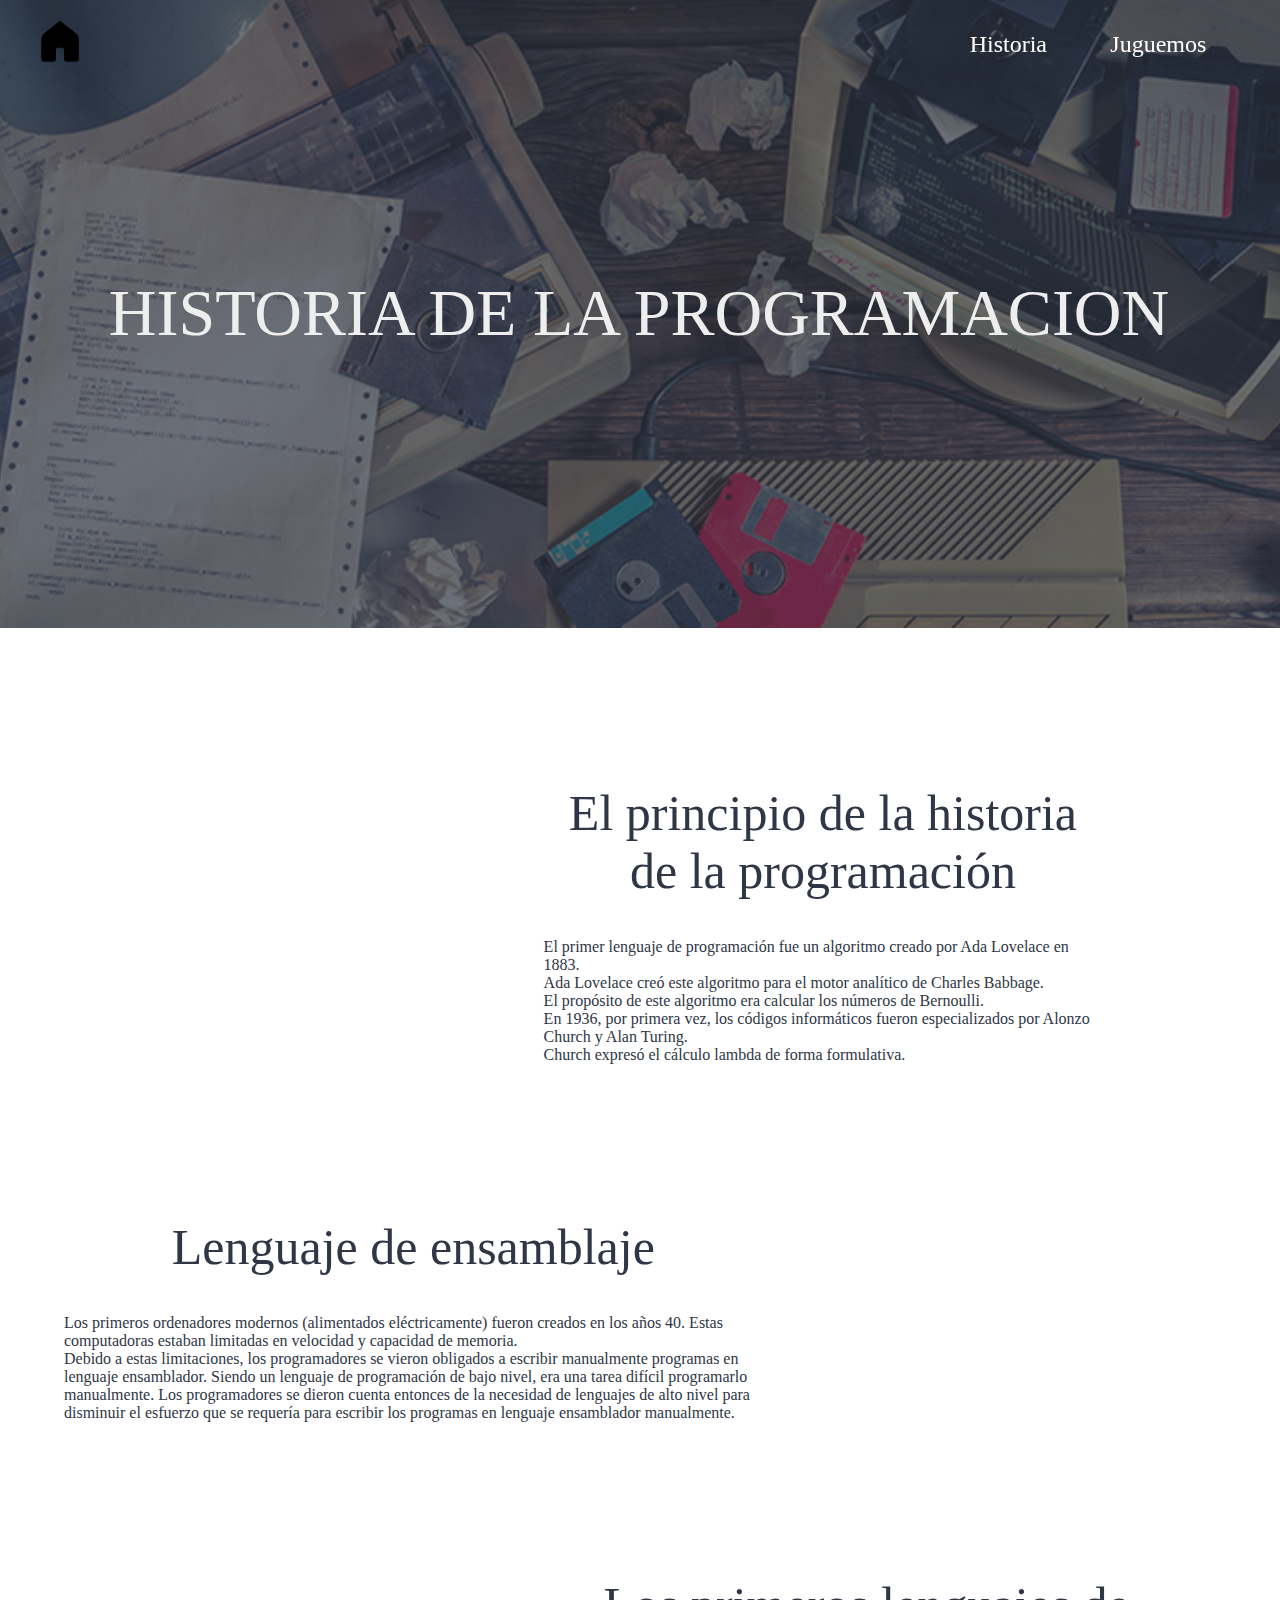
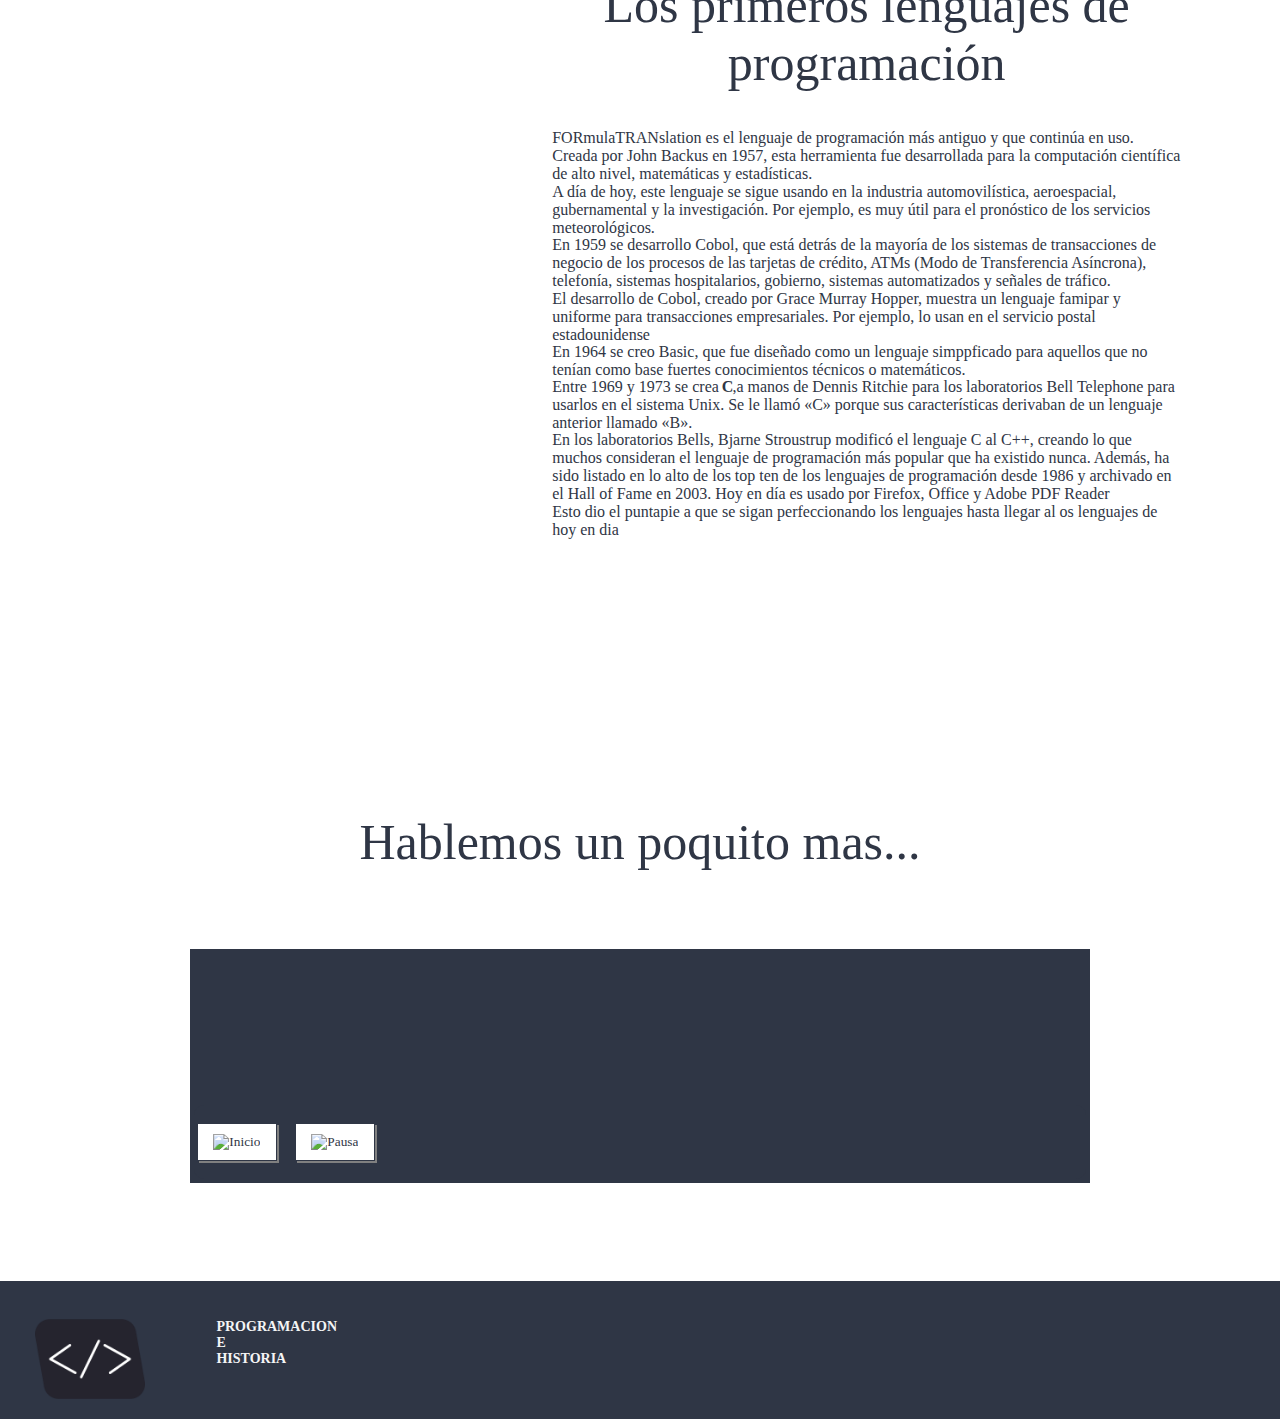
==== historia.html @ 5d5f33e1 "Upload of files for exam" ====
<!DOCTYPE html>
<html lang="en">
<head>
    <meta charset="UTF-8">
    <meta name="viewport" content="width=device-width, initial-scale=1.0">
    <link rel="icon" href="./images/logo.png" >
    <link rel="stylesheet" href="./style.css">
    <title>Historia Proyecto Final JRODEIRO</title>
</head>
<body onscroll="navChange()">
    <nav>
        <a href='/'>
            <img src="./images/home.png" alt="home" style="height:50px;"></img>
        </a>
        <ul class="menu">
            <li class="item-menu"><a class='item-link' href='/historia.html'>Historia</a></li>
            <li class="item-menu"><a class='item-link' href='/poneraprueba.html'>Juguemos</a></li>
        </ul>
    </nav>
    <header id="header-2">
        <h1 class="titulo-blanco fondo-azul"> HISTORIA DE LA PROGRAMACION</h1> 
        
    </header>
   
    <main class="cont-historia">
        <div class="card-hist">

            <img src="../images/1-800x534.jpg" alt="">
            <div class="card-text-section">
            <h2 class="card-title">El principio de la historia de la programación</h2>             
            <p class="text-hist">
                El primer lenguaje de programación fue un algoritmo creado por Ada Lovelace en 1883.<br>
                Ada Lovelace creó este algoritmo para el motor analítico de Charles Babbage.
                <br>
                El propósito de este algoritmo era calcular los números de Bernoulli.
                <br>
                En 1936, por primera vez, los códigos informáticos fueron especializados por Alonzo Church y Alan Turing.
                <br>
                Church expresó el cálculo lambda de forma formulativa.
                        </p>
            </div>
            
        </div>           
       
         <div class="card-hist white">

            <div class="card-text-section">
                <h2  class="dark card-title">Lenguaje de ensamblaje</h2>
               <p class="text-hist ">Los primeros ordenadores modernos (alimentados eléctricamente) fueron creados en los años 40.

                Estas computadoras estaban limitadas en velocidad y capacidad de memoria.
                
                <br>Debido a estas limitaciones, los programadores se vieron obligados a escribir manualmente programas en lenguaje ensamblador.
                
                Siendo un lenguaje de programación de bajo nivel, era una tarea difícil programarlo manualmente.
                
                Los programadores se dieron cuenta entonces de la necesidad de lenguajes de alto nivel para disminuir el esfuerzo que se requería para escribir los programas en lenguaje ensamblador manualmente.
                
                </p>  
            </div>
            <img src="./images/nerdpol-ken-den.webp" alt="">

         </div>   
       
         <div class="card-hist">
             <img src="./images/img-historia.jpg" alt="">
            <div class="card-text-section">
                <h2  class="card-title">Los primeros lenguajes de programación</h2>

                  <div style="width: 90%;">
                <p style="color: #2F3645;">
                    FORmulaTRANslation es el lenguaje de programación más antiguo y que continúa en uso. Creada por John Backus en 1957, esta herramienta fue desarrollada para la computación científica de alto nivel, matemáticas y estadísticas.<br>
                        A día de hoy, este lenguaje se sigue usando en la industria automovilística, aeroespacial, gubernamental y la investigación. Por ejemplo, es muy útil para el pronóstico de los servicios meteorológicos.
                </p>
                <p style="color: #2F3645;">
                    En 1959 se desarrollo Cobol, que está detrás de la mayoría de los sistemas de transacciones de negocio de los procesos de las tarjetas de crédito, ATMs (Modo de Transferencia Asíncrona), telefonía, sistemas hospitalarios, gobierno, sistemas automatizados y señales de tráfico.<br>
                        El desarrollo de Cobol, creado por Grace Murray Hopper, muestra un lenguaje famipar y uniforme para transacciones empresariales. Por ejemplo, lo usan en el servicio postal estadounidense
                </p>
                <p style="color: #2F3645;">
                    En 1964 se creo Basic, que fue diseñado como un lenguaje simppficado para aquellos que no tenían como base fuertes conocimientos técnicos o matemáticos. 
                </p>
                <p style="color: #2F3645;">
                    Entre 1969 y 1973 se crea <strong>C</strong>,a manos de Dennis Ritchie para los laboratorios Bell Telephone para usarlos en el sistema Unix. Se le llamó «C» porque sus características derivaban de un lenguaje anterior llamado «B».
                </p>
                <p style="color: #2F3645;">
                    En los laboratorios Bells, Bjarne Stroustrup modificó el lenguaje C al C++, creando lo que muchos consideran el lenguaje de programación más popular que ha existido nunca. Además, ha sido listado en lo alto de los top ten de los lenguajes de programación desde 1986 y archivado en el Hall of Fame en 2003. Hoy en día es usado por Firefox, Office y Adobe PDF Reader
                    <br> Esto dio el puntapie a que se sigan perfeccionando los lenguajes hasta llegar al os lenguajes de hoy en dia
                </p>
            </div>    
            </div>
         </div>   

   </main>
   <article class="contenedorVideo">
       <h2>Hablemos un poquito mas...
       </h2>
       <section class="container">
            <video width="100%" poster="./images/img-video.jpg">
                <source src="./video/historia-Comp.mp4" type="video/mp4"/>      
                <source src="./video/historia-Comp.ogv" type="video/ogv"/>

            </video>
            <div class="barra">
                <div class="botonera">
                    <button  id="play" class="botonesVideo"><img src="./images/play.svg" alt="Inicio"></button>
                    <button id="pause" class="botonesVideo"><img src="./images/pausa.svg" alt="Pausa"></button>                
                </div>

                <p id="showTime"></p>
            </div>
        </section>
   </article>

   <footer>
        <div class="footer-left">
            <img class="logo" src="./images/logo.png" alt="logo ">
            <h3 class="titulo-blanco titulo-foot">PROGRAMACION <br> E <br> HISTORIA </h3>
        </div>
    </footer>
    <script src="./script.js"></script>
</body>
</html>
---- style.css ----
@import url('https://fonts.googleapis.com/css2?family=Raleway:ital,wght@0,100..900;1,100..900&display=swap');

:root{
    --colorLight:#FFFFFF;
    --colorDark:#2F3645;
    --colorDarkTransparent:#2f3645b3;
    --colorDarkTransparent2:#767a81de;
}
*{
    font-family: "Roboto";
    margin: -1px;
    padding: 0px;
    box-sizing: border-box;
    border: 0px;
}

p{
    color: var(--colorLight);
}
nav{
    z-index: 4;
    position: fixed;
    top: 0;
    display: flex;
    justify-content: space-between;
    align-items: center;
    width: 100%;
    padding: 20px 40px;
}
.fondoNav{
    background-color: var(--colorLight);

}
.fondoNav>ul>li>a{
    color: #2F3645;
}
.tema{
    display: none;
}
.tema-block{
    display: block;
}
.menu{
 display: flex;
 width: 300px;
 justify-content: space-around;
}
main{
    padding: 100px 20px;
}
.item-menu{
 list-style-type: none;
 
}
.item-link{
    text-decoration: none;
    font-size: 1.5em;
    font-weight: 500;
    color: #FFFFFF;
}
.botonesVideo{
    box-shadow: 2px 2px grey;
    padding: 10px 15px;
    text-decoration: none;
    background-color: var(--colorLight);
    color:#2F3645;
    font-weight: 300;
    border: 1px solid #2F3645;
    
}
.item-menu:hover{
    transform: translate(3px, 2px);
}

.flexItem{
 display: block;
}
.mon1{
    animation: part_1 ease-in 5s  ;
    animation-iteration-count:1 ;
    }
    
.mon2{
animation: part_2 ease-in 5s  ;
animation-iteration-count:1 ;
}
line.cod{
    animation-name: showCode;
    animation-delay: 2s;
    animation-duration: 2s;
    animation-fill-mode: forwards;
}
header{
 background: url(./images/fondo.jpg);
 background-size: cover;
 height: 100vh;
 width: 100%;
 display: flex;
 flex-direction: column;
 align-items: center;
 justify-content: center;
}

#header-2{
    background-image: url(./images/historia-programacion.jpg);
    position: relative;
    height: 70vh;
}
#header-3{
    background-image: url(./images/img2.jpg);
    position: relative;
    height: 70vh;
}
.fondo-azul{
    background: rgba(47, 54, 69,0.7);
    width: 100%;
    display: flex;
    align-items: center;
    height: 100%;
    justify-content: center;
}
.espacio-titulo{
    padding: 80px 10px;
}
h1{
    font-weight: 400;
    font-size: calc(3em + 18px); 
    color: #eeeeee;
}
h2{
    font-size:calc(2em + 18px) ; 
    font-weight: 500;
    text-align: center;
    color: #2F3645;
}
.titulo{
 text-align: center;
 font-weight: 600;
}

.cont-padre{
    margin: 100px 0px;
 width: 100%;
 display: flex;
 justify-content: space-evenly;
 gap: 20px;
}

.card{
 width: 450px;
 height: 500px;
 gap: 40px;
 background-color: var(--colorLight);
 display: flex;
 flex-direction: column;
 justify-content: space-between;
 align-items: center;
}

.desc-card{
width: 90%;
text-align: center;
height: 30px;
color:#181D31;
}

.img-card{
 width: 100%;
 margin: 0px;

}

.boton-ver{
    padding: 10px ;
   background-color: #2F3645;
   text-align: center;
   text-transform: uppercase;
    text-decoration: none;
    width: 80%;
    margin-bottom: 20px;
}

.boton-ver:active{
    box-shadow: 0px 0px darkgray;
    transform: translate(3px, 2px);
}

.logo{
    height: 80px;
}
footer{
    background: #2F3645;
    display: flex;
    justify-content: space-between;
    align-items: center;
    padding: 40px;
    color: #f5f5f5;
    vertical-align: middle;
}

.footer-left{
 display: flex;
 justify-content: space-between;
 width:300px;
 height: 60px;
 
}

.titulo-foot{
    font-size: 14px;
}

.cont-historia{
    display: flex;
    flex-direction: column;
    justify-content: center;
    align-items: center;
    padding-top: 80px;
}
.card-hist{
    display: flex;
    justify-content: space-around;
    align-items: center;
    padding:80px 50px;
    gap: 20px;    
}
.card-text-section{
    display: flex;
    flex-direction: column;
    gap: 40px;
    justify-content: space-between;
    align-items: center;
    width: 80%;
}
.card-hist>img{
    width: 50%;
}
.text-hist{
    color: #2F3645;
}

.contenedorVideo{
    display: flex;
    flex-direction: column;
    justify-content: center;
    align-items: center;
    padding: 100px 0px;
    gap: 80px;

}
.barra{
    background-color: #2F3645;
    border-radius: 10px;
    padding: 20px 5px;
    display: flex;
    justify-content: space-between;
    align-items: center;
}
.botonera{
    display: flex;
    gap: 20px;
}
.container{
    padding: 5px;
    background-color: #2F3645;
    width: 70%;
}

#play,#pause{
   width: 80px;
}


.botonesVideo:active{
    box-shadow: 0px 0px darkgray;
    transform: translate(3px, 2px);
}
#showTime{
    padding-right: 10px;
    font-family: Arial, Helvetica, sans-serif;
    color: white;
}
.card-prod{
 width: 250px;
 height: 480px;
}
.titulo-prod{
 font-size: 20px;
}

.img-prod{
 height: 221px;
}

.juego{
    display: flex;
    flex-direction: column;
    align-items: center;
}
.cajas{
    display: flex;
    flex-direction: row;
}
.caja{
    width: 275px;
    height: 400px;
    display: flex;
    border: 2px solid black;
    background-color: grey;
    text-align: center;
    justify-content: center;
    align-items: center;
}
.caja:hover{
    background-color: #1d1d1d;
    
}
.caja:hover>p{
    color: var(--colorLight);
}
#cajaimagenes{
    display: flex;
    flex-direction: row;
    gap: 10px;
    margin: 40px;
}
#imagen1,#imagen2,#imagen3{
    width: 275px;
    height: 400px;
}
.reinicio{
    display: flex;
    margin: auto;
    padding: 10px 100px;
    border: none;
    border-radius: 0px;
    background-color: #2F3645;
    color: var(--colorLight);
    text-transform: uppercase;
    font-weight: 300;
}
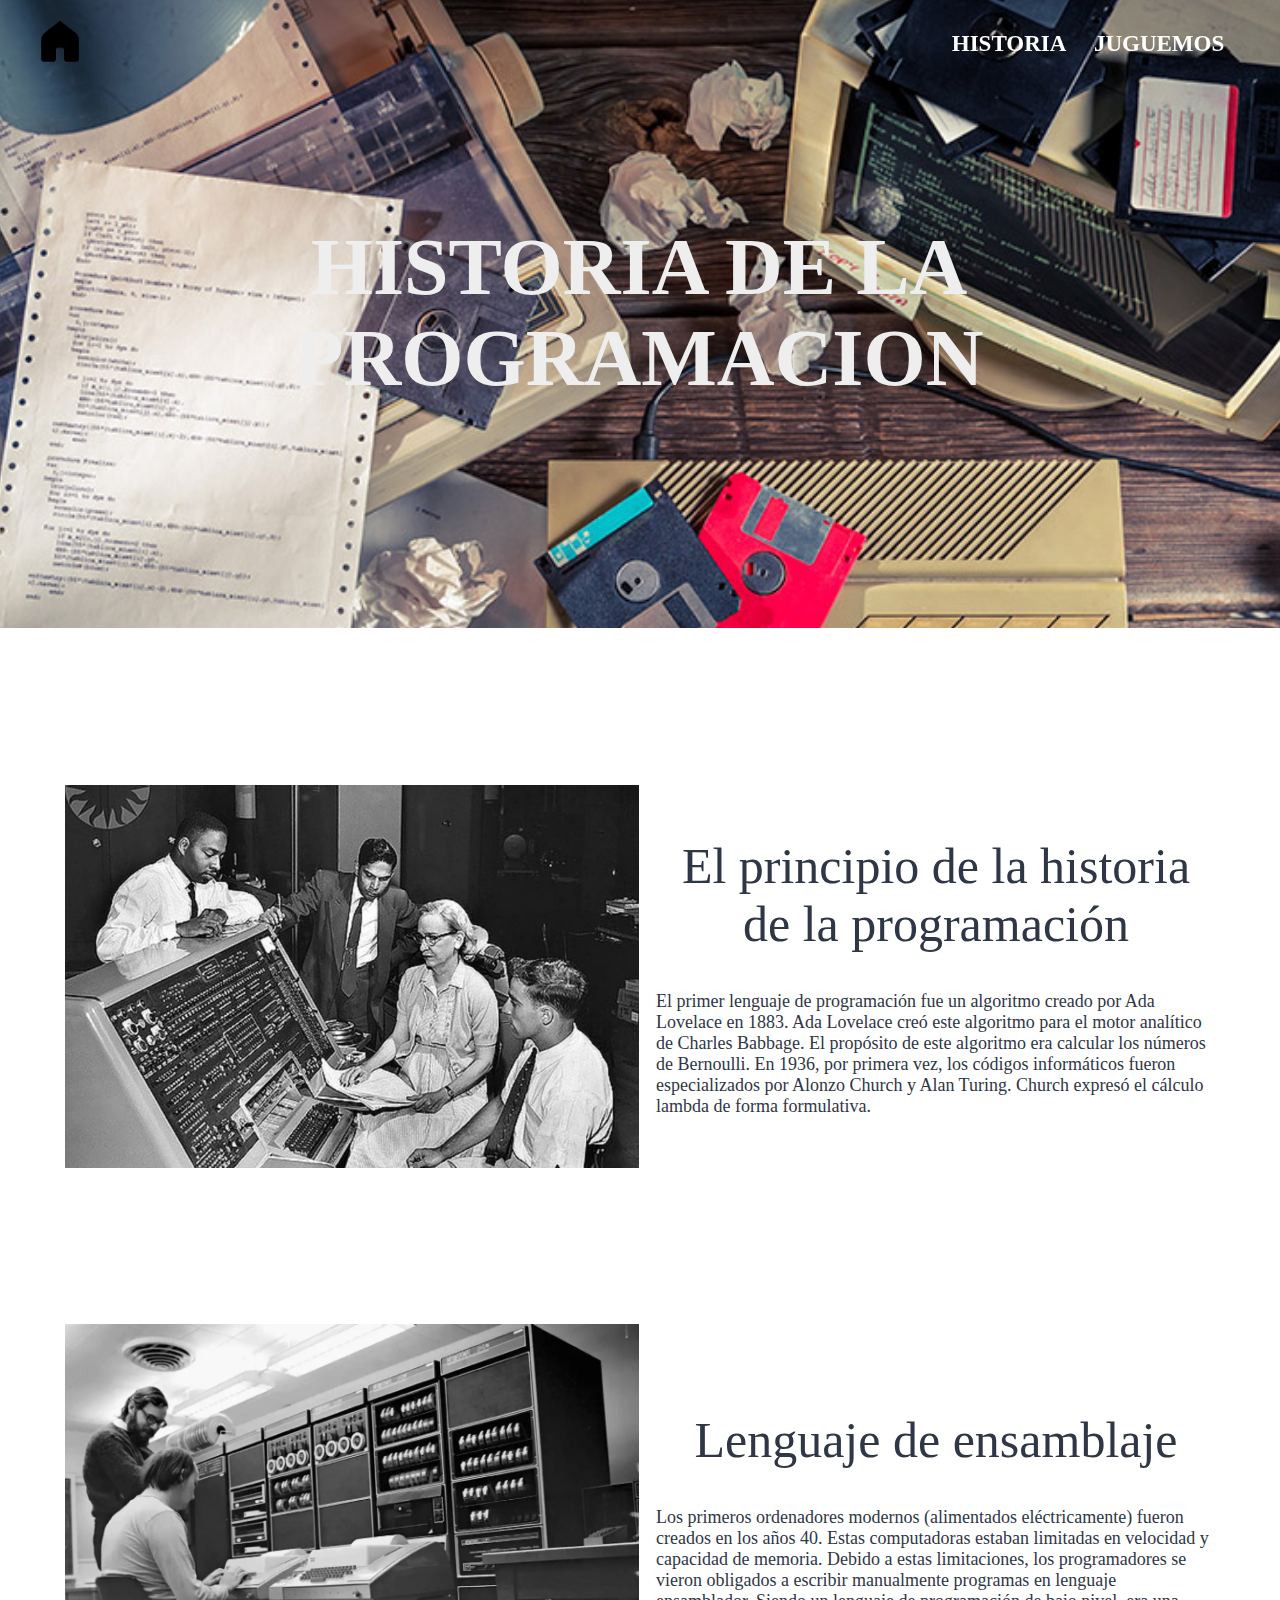
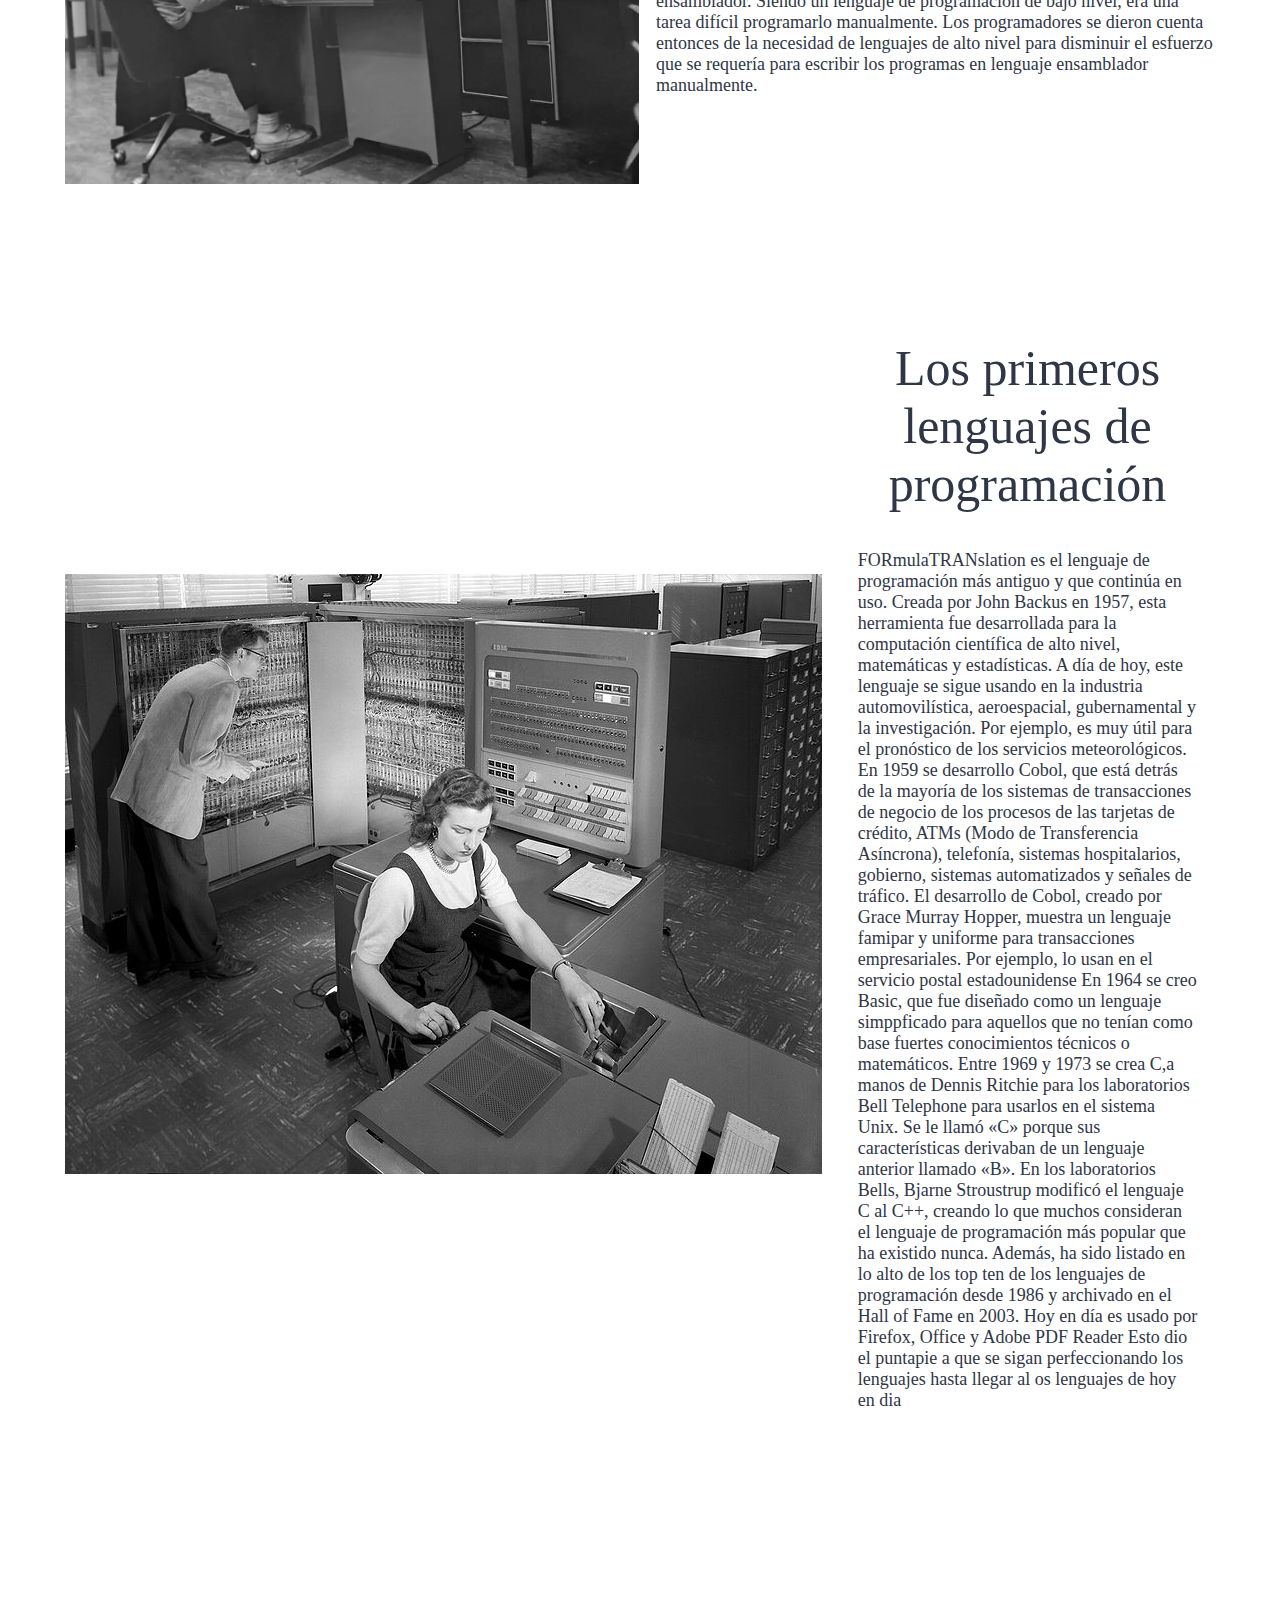
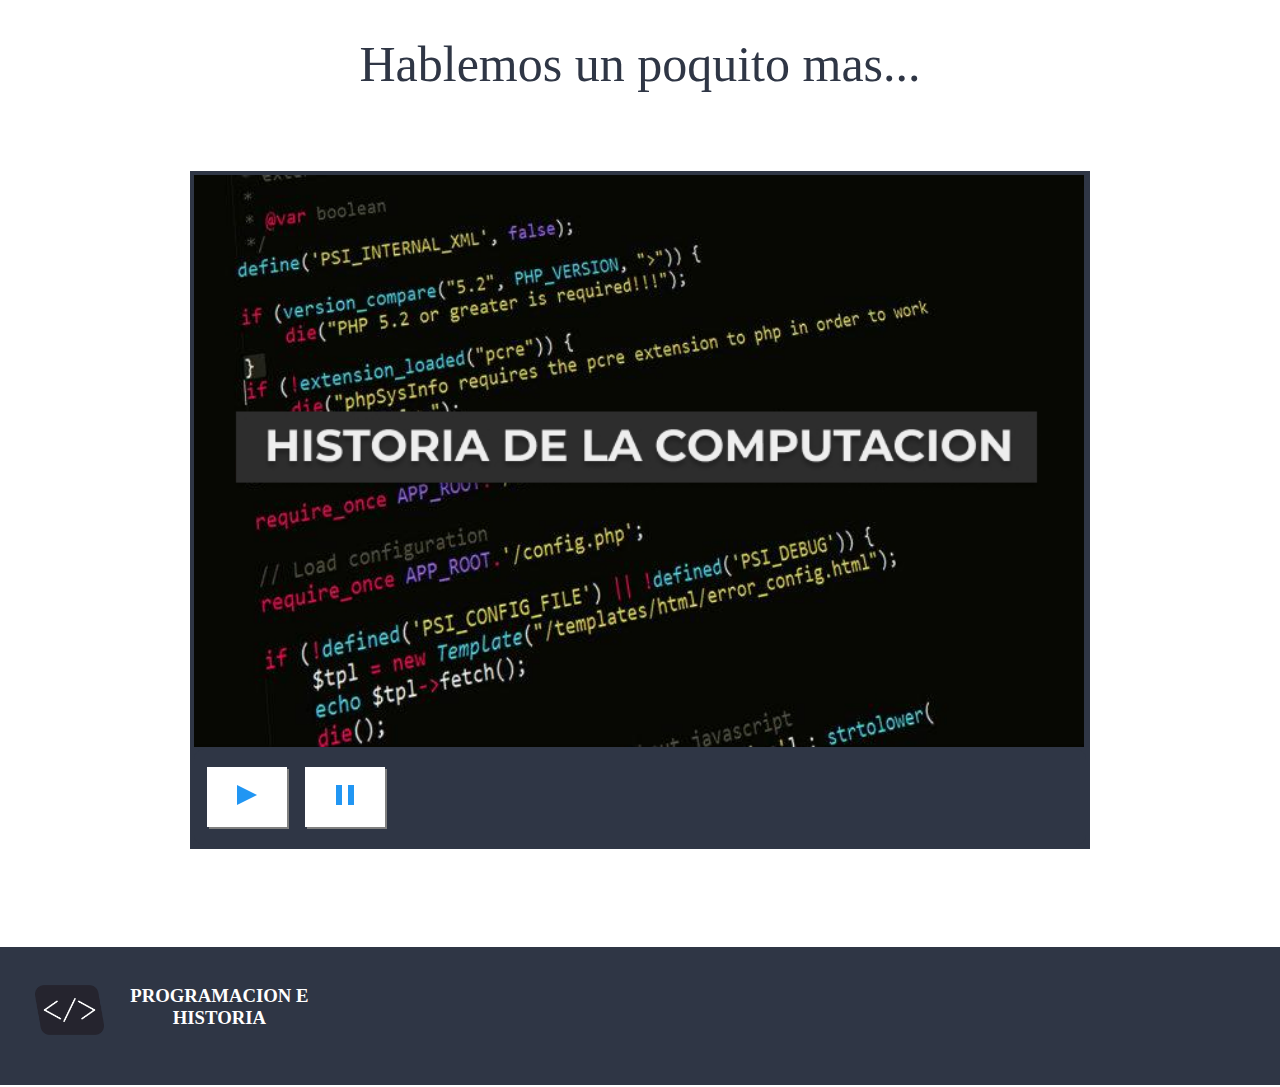
==== commit a459214d: "cambios sobre la pagina" ====
--- a/historia.html
+++ b/historia.html
@@ -3,120 +3,96 @@
 <head>
     <meta charset="UTF-8">
     <meta name="viewport" content="width=device-width, initial-scale=1.0">
-    <link rel="icon" href="./images/logo.png" >
+    <link rel="icon" href="./images/logo.png">
     <link rel="stylesheet" href="./style.css">
     <title>Historia Proyecto Final JRODEIRO</title>
 </head>
-<body onscroll="navChange()">
+<body onscroll="cambiarFondoNav()">
     <nav>
         <a href='/'>
             <img src="./images/home.png" alt="home" style="height:50px;"></img>
         </a>
         <ul class="menu">
-            <li class="item-menu"><a class='item-link' href='/historia.html'>Historia</a></li>
-            <li class="item-menu"><a class='item-link' href='/poneraprueba.html'>Juguemos</a></li>
+            <li class="item-menu"><a class='item-link' href='/historia.html'>HISTORIA</a></li>
+            <li class="item-menu"><a class='item-link' href='/juguemos.html'>JUGUEMOS</a></li>
         </ul>
     </nav>
-    <header id="header-2">
-        <h1 class="titulo-blanco fondo-azul"> HISTORIA DE LA PROGRAMACION</h1> 
-        
+    <header class="header" style="background-image: url(./images/historia-programacion.jpg);">
+        <h1 class="titulo"> HISTORIA DE LA PROGRAMACION</h1>  
     </header>
    
     <main class="cont-historia">
-        <div class="card-hist">
-
-            <img src="../images/1-800x534.jpg" alt="">
-            <div class="card-text-section">
+        <div class="card-historia">
+            <img src="./images/computer1.jpg" alt="Primera computadora" style="width:50%;">
+            <div class="card-texto-section">
             <h2 class="card-title">El principio de la historia de la programación</h2>             
-            <p class="text-hist">
-                El primer lenguaje de programación fue un algoritmo creado por Ada Lovelace en 1883.<br>
+            <p class="texto-historia">
+                El primer lenguaje de programación fue un algoritmo creado por Ada Lovelace en 1883.
                 Ada Lovelace creó este algoritmo para el motor analítico de Charles Babbage.
-                <br>
                 El propósito de este algoritmo era calcular los números de Bernoulli.
-                <br>
                 En 1936, por primera vez, los códigos informáticos fueron especializados por Alonzo Church y Alan Turing.
-                <br>
                 Church expresó el cálculo lambda de forma formulativa.
-                        </p>
+            </p>
+        </div>
+            
+        </div>
+         <div class="card-historia">
+            <img src="./images/primerordenador.webp" alt="Primer Ordenador" style="width:50%;">
+            <div class="card-texto-section">
+                <h2 class="dark card-title">Lenguaje de ensamblaje</h2>
+                <p class="texto-historia">
+                    Los primeros ordenadores modernos (alimentados eléctricamente) fueron creados en los años 40.
+                    Estas computadoras estaban limitadas en velocidad y capacidad de memoria.
+                    Debido a estas limitaciones, los programadores se vieron obligados a escribir manualmente programas en lenguaje ensamblador.
+                    Siendo un lenguaje de programación de bajo nivel, era una tarea difícil programarlo manualmente.
+                    Los programadores se dieron cuenta entonces de la necesidad de lenguajes de alto nivel para disminuir el esfuerzo que se requería para escribir los programas en lenguaje ensamblador manualmente.
+                </p>  
             </div>
             
-        </div>           
-       
-         <div class="card-hist white">
-
-            <div class="card-text-section">
-                <h2  class="dark card-title">Lenguaje de ensamblaje</h2>
-               <p class="text-hist ">Los primeros ordenadores modernos (alimentados eléctricamente) fueron creados en los años 40.
-
-                Estas computadoras estaban limitadas en velocidad y capacidad de memoria.
-                
-                <br>Debido a estas limitaciones, los programadores se vieron obligados a escribir manualmente programas en lenguaje ensamblador.
-                
-                Siendo un lenguaje de programación de bajo nivel, era una tarea difícil programarlo manualmente.
-                
-                Los programadores se dieron cuenta entonces de la necesidad de lenguajes de alto nivel para disminuir el esfuerzo que se requería para escribir los programas en lenguaje ensamblador manualmente.
-                
-                </p>  
+         </div>   
+         <div class="card-historia">
+             <img src="./images/lenguajesprogramacion.jpg" alt="Primeras computadoras" style="height: 50%;">
+            <div class="card-texto-section">
+                <h2 class="card-title">Los primeros lenguajes de programación</h2>
+                  <div style="width: 90%;">
+                <p class="texto-historia">
+                    FORmulaTRANslation es el lenguaje de programación más antiguo y que continúa en uso. Creada por John Backus en 1957, esta herramienta fue desarrollada para la computación científica de alto nivel, matemáticas y estadísticas.
+                    A día de hoy, este lenguaje se sigue usando en la industria automovilística, aeroespacial, gubernamental y la investigación. Por ejemplo, es muy útil para el pronóstico de los servicios meteorológicos.
+                    En 1959 se desarrollo Cobol, que está detrás de la mayoría de los sistemas de transacciones de negocio de los procesos de las tarjetas de crédito, ATMs (Modo de Transferencia Asíncrona), telefonía, sistemas hospitalarios, gobierno, sistemas automatizados y señales de tráfico.
+                    El desarrollo de Cobol, creado por Grace Murray Hopper, muestra un lenguaje famipar y uniforme para transacciones empresariales. Por ejemplo, lo usan en el servicio postal estadounidense
+                    En 1964 se creo Basic, que fue diseñado como un lenguaje simppficado para aquellos que no tenían como base fuertes conocimientos técnicos o matemáticos. 
+                    Entre 1969 y 1973 se crea C,a manos de Dennis Ritchie para los laboratorios Bell Telephone para usarlos en el sistema Unix. Se le llamó «C» porque sus características derivaban de un lenguaje anterior llamado «B».
+                    En los laboratorios Bells, Bjarne Stroustrup modificó el lenguaje C al C++, creando lo que muchos consideran el lenguaje de programación más popular que ha existido nunca. Además, ha sido listado en lo alto de los top ten de los lenguajes de programación desde 1986 y archivado en el Hall of Fame en 2003. Hoy en día es usado por Firefox, Office y Adobe PDF Reader
+                    Esto dio el puntapie a que se sigan perfeccionando los lenguajes hasta llegar al os lenguajes de hoy en dia
+                </p>
             </div>
-            <img src="./images/nerdpol-ken-den.webp" alt="">
-
-         </div>   
-       
-         <div class="card-hist">
-             <img src="./images/img-historia.jpg" alt="">
-            <div class="card-text-section">
-                <h2  class="card-title">Los primeros lenguajes de programación</h2>
-
-                  <div style="width: 90%;">
-                <p style="color: #2F3645;">
-                    FORmulaTRANslation es el lenguaje de programación más antiguo y que continúa en uso. Creada por John Backus en 1957, esta herramienta fue desarrollada para la computación científica de alto nivel, matemáticas y estadísticas.<br>
-                        A día de hoy, este lenguaje se sigue usando en la industria automovilística, aeroespacial, gubernamental y la investigación. Por ejemplo, es muy útil para el pronóstico de los servicios meteorológicos.
-                </p>
-                <p style="color: #2F3645;">
-                    En 1959 se desarrollo Cobol, que está detrás de la mayoría de los sistemas de transacciones de negocio de los procesos de las tarjetas de crédito, ATMs (Modo de Transferencia Asíncrona), telefonía, sistemas hospitalarios, gobierno, sistemas automatizados y señales de tráfico.<br>
-                        El desarrollo de Cobol, creado por Grace Murray Hopper, muestra un lenguaje famipar y uniforme para transacciones empresariales. Por ejemplo, lo usan en el servicio postal estadounidense
-                </p>
-                <p style="color: #2F3645;">
-                    En 1964 se creo Basic, que fue diseñado como un lenguaje simppficado para aquellos que no tenían como base fuertes conocimientos técnicos o matemáticos. 
-                </p>
-                <p style="color: #2F3645;">
-                    Entre 1969 y 1973 se crea <strong>C</strong>,a manos de Dennis Ritchie para los laboratorios Bell Telephone para usarlos en el sistema Unix. Se le llamó «C» porque sus características derivaban de un lenguaje anterior llamado «B».
-                </p>
-                <p style="color: #2F3645;">
-                    En los laboratorios Bells, Bjarne Stroustrup modificó el lenguaje C al C++, creando lo que muchos consideran el lenguaje de programación más popular que ha existido nunca. Además, ha sido listado en lo alto de los top ten de los lenguajes de programación desde 1986 y archivado en el Hall of Fame en 2003. Hoy en día es usado por Firefox, Office y Adobe PDF Reader
-                    <br> Esto dio el puntapie a que se sigan perfeccionando los lenguajes hasta llegar al os lenguajes de hoy en dia
-                </p>
-            </div>    
             </div>
-         </div>   
+         </div>
 
    </main>
-   <article class="contenedorVideo">
+   <article class="tarjetaVideo">
        <h2>Hablemos un poquito mas...
        </h2>
-       <section class="container">
-            <video width="100%" poster="./images/img-video.jpg">
-                <source src="./video/historia-Comp.mp4" type="video/mp4"/>      
-                <source src="./video/historia-Comp.ogv" type="video/ogv"/>
-
+       <section class="tarjetaVideo2">
+            <video width="100%" poster="./images/postervideo.jpg">
+                <source src="./video/historiadelacomputacion.mp4" type="video/mp4" alt="Video de la computacion">
             </video>
             <div class="barra">
-                <div class="botonera">
-                    <button  id="play" class="botonesVideo"><img src="./images/play.svg" alt="Inicio"></button>
-                    <button id="pause" class="botonesVideo"><img src="./images/pausa.svg" alt="Pausa"></button>                
+                <div class="botonesPP">
+                    <button id="play" class="botonesVideo"><img src="./images/play.png" alt="Play"></button>
+                    <button id="pause" class="botonesVideo"><img src="./images/pause.png" alt="Pause"></button>                
                 </div>
-
-                <p id="showTime"></p>
+                <p id="mostrarTiempo"></p>
             </div>
         </section>
    </article>
 
    <footer>
-        <div class="footer-left">
-            <img class="logo" src="./images/logo.png" alt="logo ">
-            <h3 class="titulo-blanco titulo-foot">PROGRAMACION <br> E <br> HISTORIA </h3>
-        </div>
-    </footer>
+    <div class="footerizq">
+    <img class="logo" src="./images/logo.png" alt="logo" style="height: 50px;">
+        <h3 class="titulo">PROGRAMACION E HISTORIA </h3>
+    </div>
+</footer>
     <script src="./script.js"></script>
 </body>
 </html>--- a/style.css
+++ b/style.css
@@ -1,11 +1,3 @@
-@import url('https://fonts.googleapis.com/css2?family=Raleway:ital,wght@0,100..900;1,100..900&display=swap');
-
-:root{
-    --colorLight:#FFFFFF;
-    --colorDark:#2F3645;
-    --colorDarkTransparent:#2f3645b3;
-    --colorDarkTransparent2:#767a81de;
-}
 *{
     font-family: "Roboto";
     margin: -1px;
@@ -15,83 +7,47 @@
 }
 
 p{
-    color: var(--colorLight);
-}
+    color: #FFFFFF;
+}
+
 nav{
     z-index: 4;
+    padding: 20px 40px;
+    top: 0;
+    display: flex;
+    justify-content: space-between;
+    align-items: center;
+    width: 100%;
     position: fixed;
-    top: 0;
-    display: flex;
-    justify-content: space-between;
-    align-items: center;
-    width: 100%;
-    padding: 20px 40px;
-}
+}
+
 .fondoNav{
-    background-color: var(--colorLight);
-
-}
-.fondoNav>ul>li>a{
-    color: #2F3645;
-}
-.tema{
-    display: none;
-}
-.tema-block{
-    display: block;
-}
+    color: white;
+    background-color: rgba(0, 0, 0, 0.185);
+}
+
 .menu{
  display: flex;
  width: 300px;
  justify-content: space-around;
 }
+
 main{
-    padding: 100px 20px;
-}
+    padding: 50px 20px;
+}
+
 .item-menu{
- list-style-type: none;
- 
-}
+    list-style-type: none;
+}
+
 .item-link{
+    font-size: 23px;
+    font-weight: 600;
+    color: white;
     text-decoration: none;
-    font-size: 1.5em;
-    font-weight: 500;
-    color: #FFFFFF;
-}
-.botonesVideo{
-    box-shadow: 2px 2px grey;
-    padding: 10px 15px;
-    text-decoration: none;
-    background-color: var(--colorLight);
-    color:#2F3645;
-    font-weight: 300;
-    border: 1px solid #2F3645;
-    
-}
-.item-menu:hover{
-    transform: translate(3px, 2px);
-}
-
-.flexItem{
- display: block;
-}
-.mon1{
-    animation: part_1 ease-in 5s  ;
-    animation-iteration-count:1 ;
-    }
-    
-.mon2{
-animation: part_2 ease-in 5s  ;
-animation-iteration-count:1 ;
-}
-line.cod{
-    animation-name: showCode;
-    animation-delay: 2s;
-    animation-duration: 2s;
-    animation-fill-mode: forwards;
-}
+}
+
 header{
- background: url(./images/fondo.jpg);
  background-size: cover;
  height: 100vh;
  width: 100%;
@@ -101,104 +57,85 @@
  justify-content: center;
 }
 
-#header-2{
-    background-image: url(./images/historia-programacion.jpg);
+.header{
     position: relative;
     height: 70vh;
 }
-#header-3{
-    background-image: url(./images/img2.jpg);
-    position: relative;
-    height: 70vh;
-}
-.fondo-azul{
-    background: rgba(47, 54, 69,0.7);
-    width: 100%;
-    display: flex;
-    align-items: center;
-    height: 100%;
-    justify-content: center;
-}
-.espacio-titulo{
-    padding: 80px 10px;
-}
-h1{
-    font-weight: 400;
-    font-size: calc(3em + 18px); 
-    color: #eeeeee;
-}
+
 h2{
     font-size:calc(2em + 18px) ; 
     font-weight: 500;
     text-align: center;
     color: #2F3645;
 }
+
+h1{
+    font-weight: 600;
+    font-size: 80px; 
+    color: #eeeeee;
+}
+
 .titulo{
- text-align: center;
- font-weight: 600;
-}
-
-.cont-padre{
+    text-align: center;
+    font-weight: 600;
+}
+
+.contenido{
     margin: 100px 0px;
- width: 100%;
- display: flex;
- justify-content: space-evenly;
- gap: 20px;
-}
-
-.card{
- width: 450px;
- height: 500px;
- gap: 40px;
- background-color: var(--colorLight);
- display: flex;
- flex-direction: column;
- justify-content: space-between;
- align-items: center;
-}
-
-.desc-card{
-width: 90%;
-text-align: center;
-height: 30px;
-color:#181D31;
-}
-
-.img-card{
- width: 100%;
- margin: 0px;
-
-}
-
-.boton-ver{
-    padding: 10px ;
-   background-color: #2F3645;
-   text-align: center;
-   text-transform: uppercase;
+    gap: 20px;
+    width: 100%;
+    display: flex;
+    justify-content: space-evenly;
+}
+
+.tarjeta{
+    width: 450px;
+    height: 500px;
+    gap: 40px;
+    background-color: #FFFFFF;
+    display: flex;
+    flex-direction: column;
+    justify-content: space-between;
+    align-items: center;
+}
+
+.desc-tarjeta{
+    width: 90%;
+    text-align: center;
+    height: 30px;
+    color:#181D31;
+}
+
+.img-tarjeta{
+    width: 100%;
+    margin: 0px;
+}
+
+.boton-tarjeta{
+    padding: 8px ;
+    background-color: #2F3645;
+    text-align: center;
+    margin-bottom: 20px;
+    text-transform: uppercase;
     text-decoration: none;
     width: 80%;
-    margin-bottom: 20px;
-}
-
-.boton-ver:active{
-    box-shadow: 0px 0px darkgray;
-    transform: translate(3px, 2px);
+    color: white;
 }
 
 .logo{
     height: 80px;
 }
+
 footer{
     background: #2F3645;
     display: flex;
-    justify-content: space-between;
     align-items: center;
     padding: 40px;
-    color: #f5f5f5;
+    color: white;
     vertical-align: middle;
 }
 
-.footer-left{
+.footerizq{
  display: flex;
  justify-content: space-between;
  width:300px;
@@ -206,10 +143,6 @@
  
 }
 
-.titulo-foot{
-    font-size: 14px;
-}
-
 .cont-historia{
     display: flex;
     flex-direction: column;
@@ -217,14 +150,16 @@
     align-items: center;
     padding-top: 80px;
 }
-.card-hist{
+
+.card-historia{
     display: flex;
     justify-content: space-around;
     align-items: center;
     padding:80px 50px;
     gap: 20px;    
 }
-.card-text-section{
+
+.card-texto-section{
     display: flex;
     flex-direction: column;
     gap: 40px;
@@ -232,64 +167,68 @@
     align-items: center;
     width: 80%;
 }
-.card-hist>img{
-    width: 50%;
-}
-.text-hist{
+
+.texto-historia{
     color: #2F3645;
-}
-
-.contenedorVideo{
+    font-size: large;
+}
+
+.tarjetaVideo{
     display: flex;
     flex-direction: column;
     justify-content: center;
     align-items: center;
     padding: 100px 0px;
     gap: 80px;
-
-}
+}
+
+.botonesVideo{
+    box-shadow: 2px 2px grey;
+    padding: 5px 5px;
+    text-decoration: none;
+    background-color: #FFFFFF;
+    color:#2F3645;
+    font-weight: 300;
+    width: 80px;
+}
+
 .barra{
     background-color: #2F3645;
     border-radius: 10px;
-    padding: 20px 5px;
-    display: flex;
-    justify-content: space-between;
-    align-items: center;
-}
-.botonera{
+    padding: 20px 15px;
+    display: flex;
+    justify-content: space-between;
+    align-items: center;
+}
+
+.botonesPP{
     display: flex;
     gap: 20px;
 }
-.container{
+
+.tarjetaVideo2{
     padding: 5px;
     background-color: #2F3645;
     width: 70%;
 }
 
-#play,#pause{
-   width: 80px;
-}
-
-
-.botonesVideo:active{
-    box-shadow: 0px 0px darkgray;
-    transform: translate(3px, 2px);
-}
-#showTime{
-    padding-right: 10px;
-    font-family: Arial, Helvetica, sans-serif;
-    color: white;
-}
+#mostrarTiempo{
+    padding-right: 15px;
+    font-size: x-large;
+    color: white;
+}
+
 .card-prod{
- width: 250px;
- height: 480px;
-}
+    width: 250px;
+    height: 480px;
+}
+
 .titulo-prod{
- font-size: 20px;
+     font-size: 20px;
 }
 
 .img-prod{
- height: 221px;
+    height: 221px;
 }
 
 .juego{
@@ -297,46 +236,44 @@
     flex-direction: column;
     align-items: center;
 }
+
 .cajas{
-    display: flex;
-    flex-direction: row;
-}
+   display: flex;
+   flex-direction: row;
+}
+
 .caja{
-    width: 275px;
+   width: 275px;
+   height: 400px;
+   display: flex;
+   border: 2px solid black;
+   background-color: grey;
+   text-align: center;
+   justify-content: center;
+   align-items: center;
+}
+
+#cajaimagenes{
+   display: flex;
+   flex-direction: row;
+   gap: 10px;
+   margin: 40px;
+}
+
+#imagen1, #imagen2,#imagen3{
+    width: 300px;
     height: 400px;
-    display: flex;
-    border: 2px solid black;
-    background-color: grey;
-    text-align: center;
-    justify-content: center;
-    align-items: center;
-}
-.caja:hover{
-    background-color: #1d1d1d;
-    
-}
-.caja:hover>p{
-    color: var(--colorLight);
-}
-#cajaimagenes{
-    display: flex;
-    flex-direction: row;
-    gap: 10px;
-    margin: 40px;
-}
-#imagen1,#imagen2,#imagen3{
-    width: 275px;
-    height: 400px;
-}
-.reinicio{
+}
+
+.boton-reinicio{
     display: flex;
     margin: auto;
     padding: 10px 100px;
     border: none;
     border-radius: 0px;
     background-color: #2F3645;
-    color: var(--colorLight);
+    color: #FFFFFF;
     text-transform: uppercase;
     font-weight: 300;
-}
-
+    text-align: center;
+}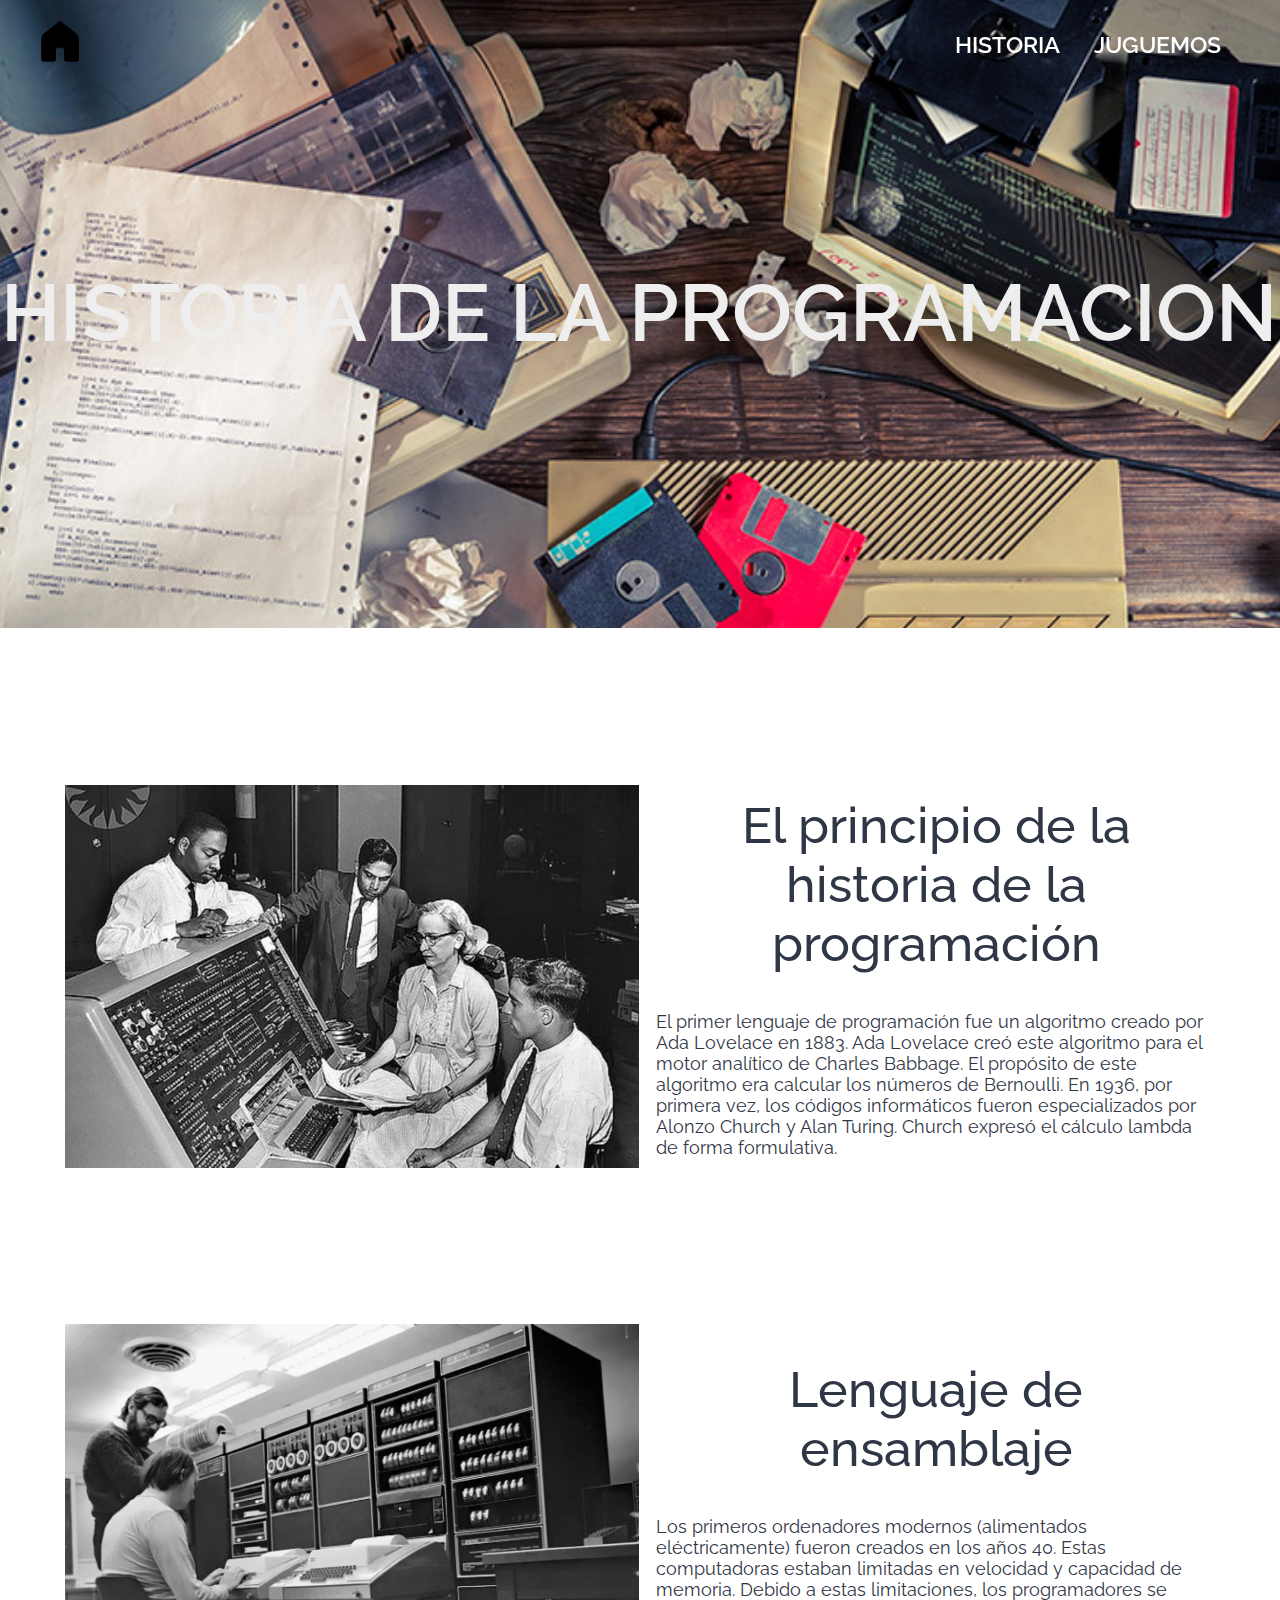
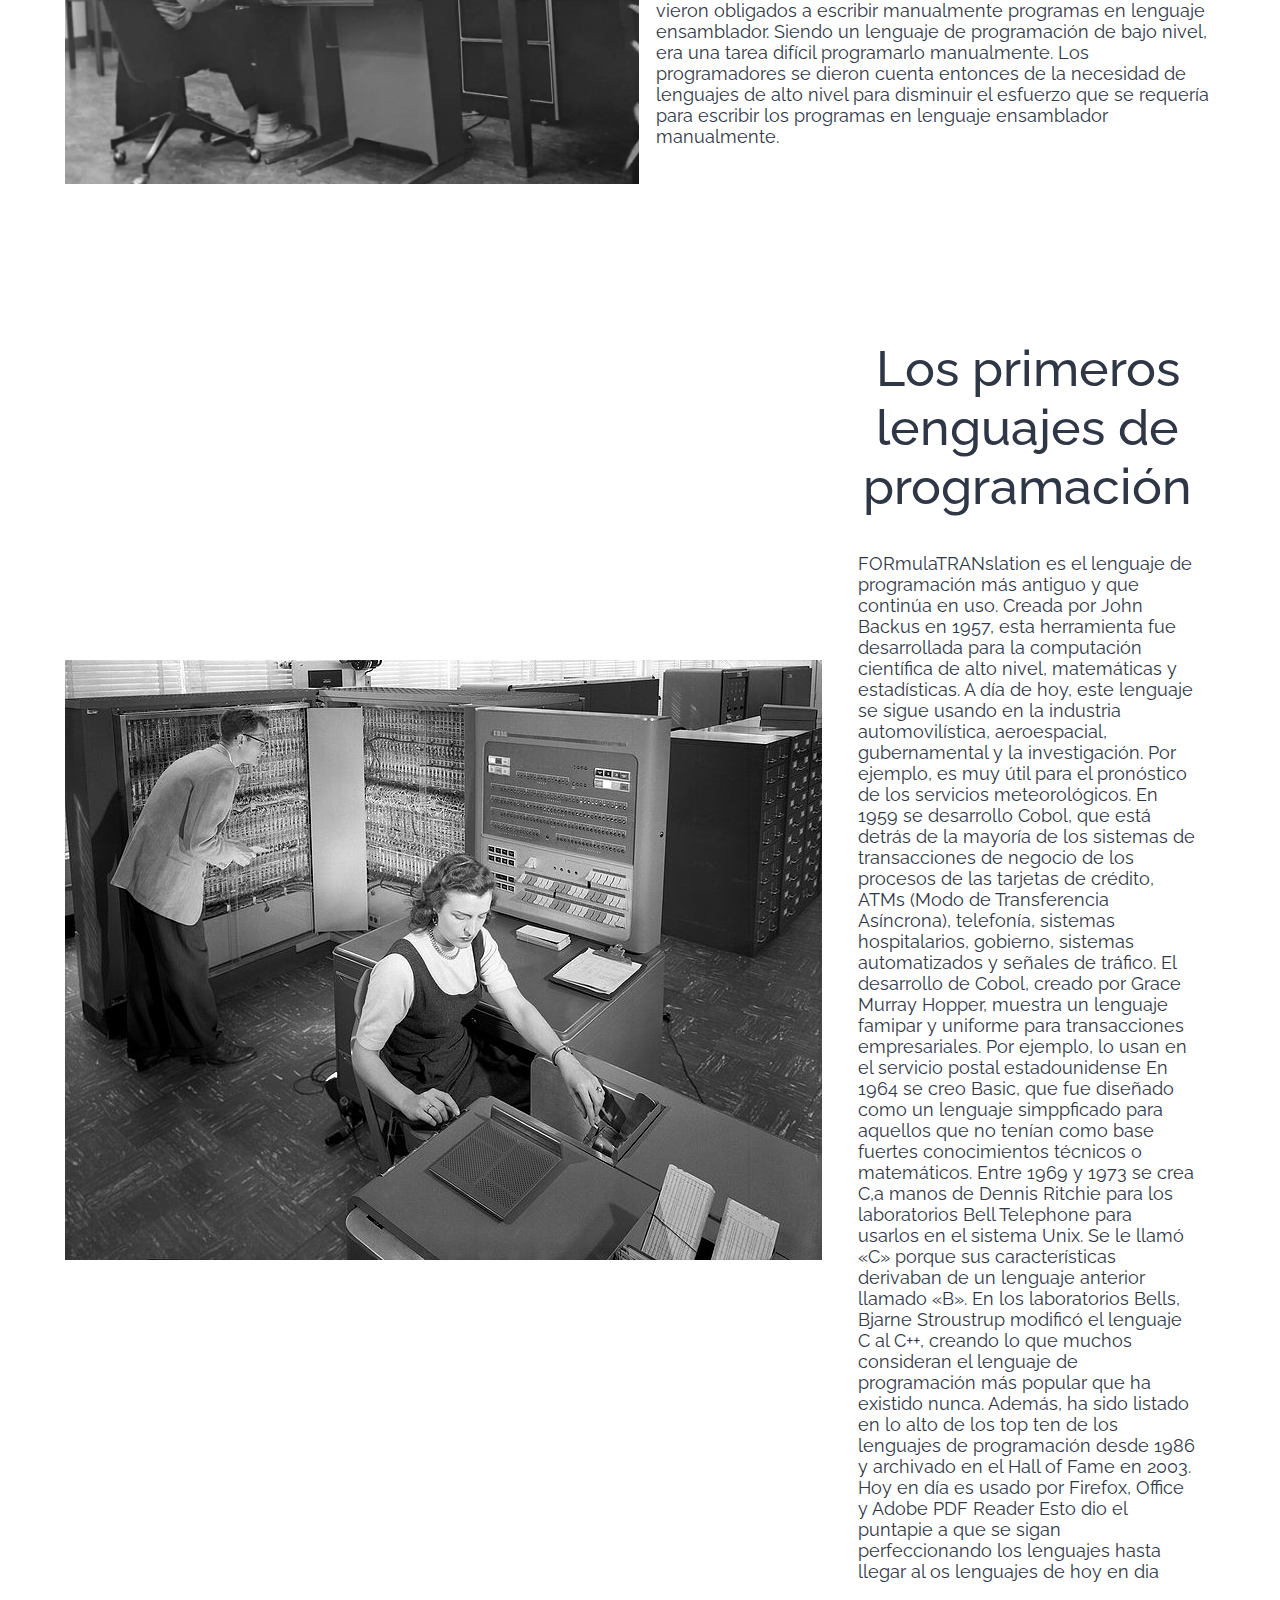
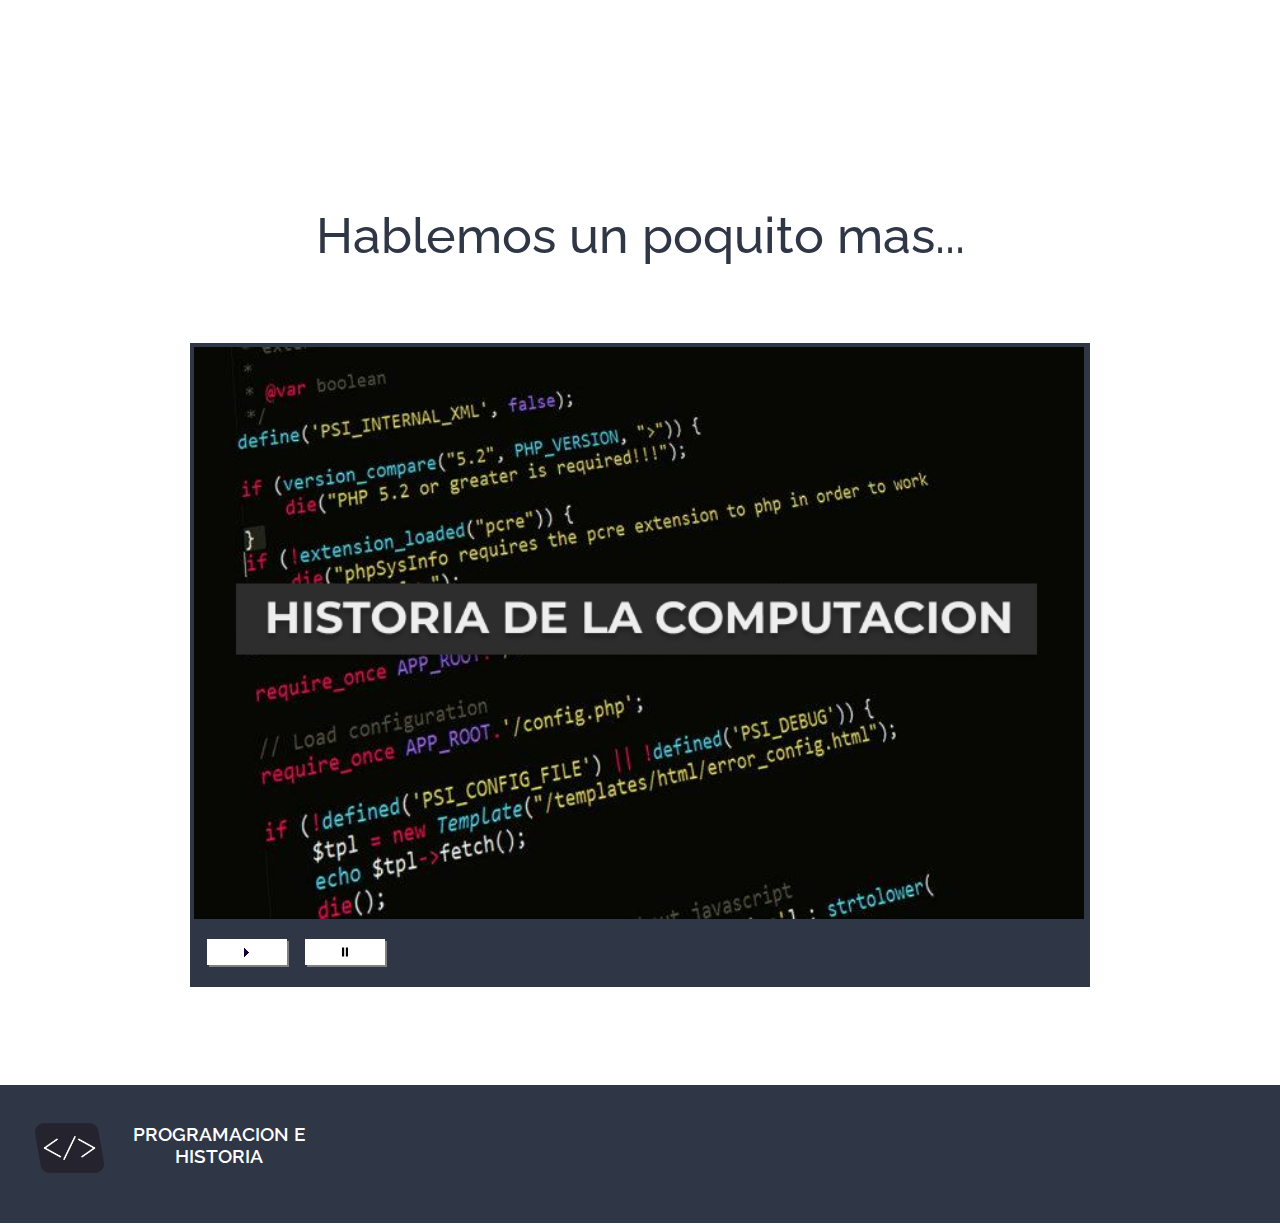
==== commit bcf70ab4: "Cambios en la fuente y assets según examen" ====
--- a/historia.html
+++ b/historia.html
@@ -76,11 +76,12 @@
        <section class="tarjetaVideo2">
             <video width="100%" poster="./images/postervideo.jpg">
                 <source src="./video/historiadelacomputacion.mp4" type="video/mp4" alt="Video de la computacion">
+                <source src="./video/historiadelacomputacion.ogv" type="video/ogv" alt="Video de la computacion">
             </video>
             <div class="barra">
                 <div class="botonesPP">
-                    <button id="play" class="botonesVideo"><img src="./images/play.png" alt="Play"></button>
-                    <button id="pause" class="botonesVideo"><img src="./images/pause.png" alt="Pause"></button>                
+                    <button id="play" class="botonesVideo"><img src="./images/play.svg" alt="Play"></button>
+                    <button id="pause" class="botonesVideo"><img src="./images/pause.svg" alt="Pause"></button>                
                 </div>
                 <p id="mostrarTiempo"></p>
             </div>
--- a/style.css
+++ b/style.css
@@ -1,5 +1,7 @@
+@import url('https://fonts.googleapis.com/css2?family=Raleway:ital,wght@0,100..900;1,100..900&display=swap');
+
 *{
-    font-family: "Roboto";
+    font-family: "Raleway", sans-serif;
     margin: -1px;
     padding: 0px;
     box-sizing: border-box;
